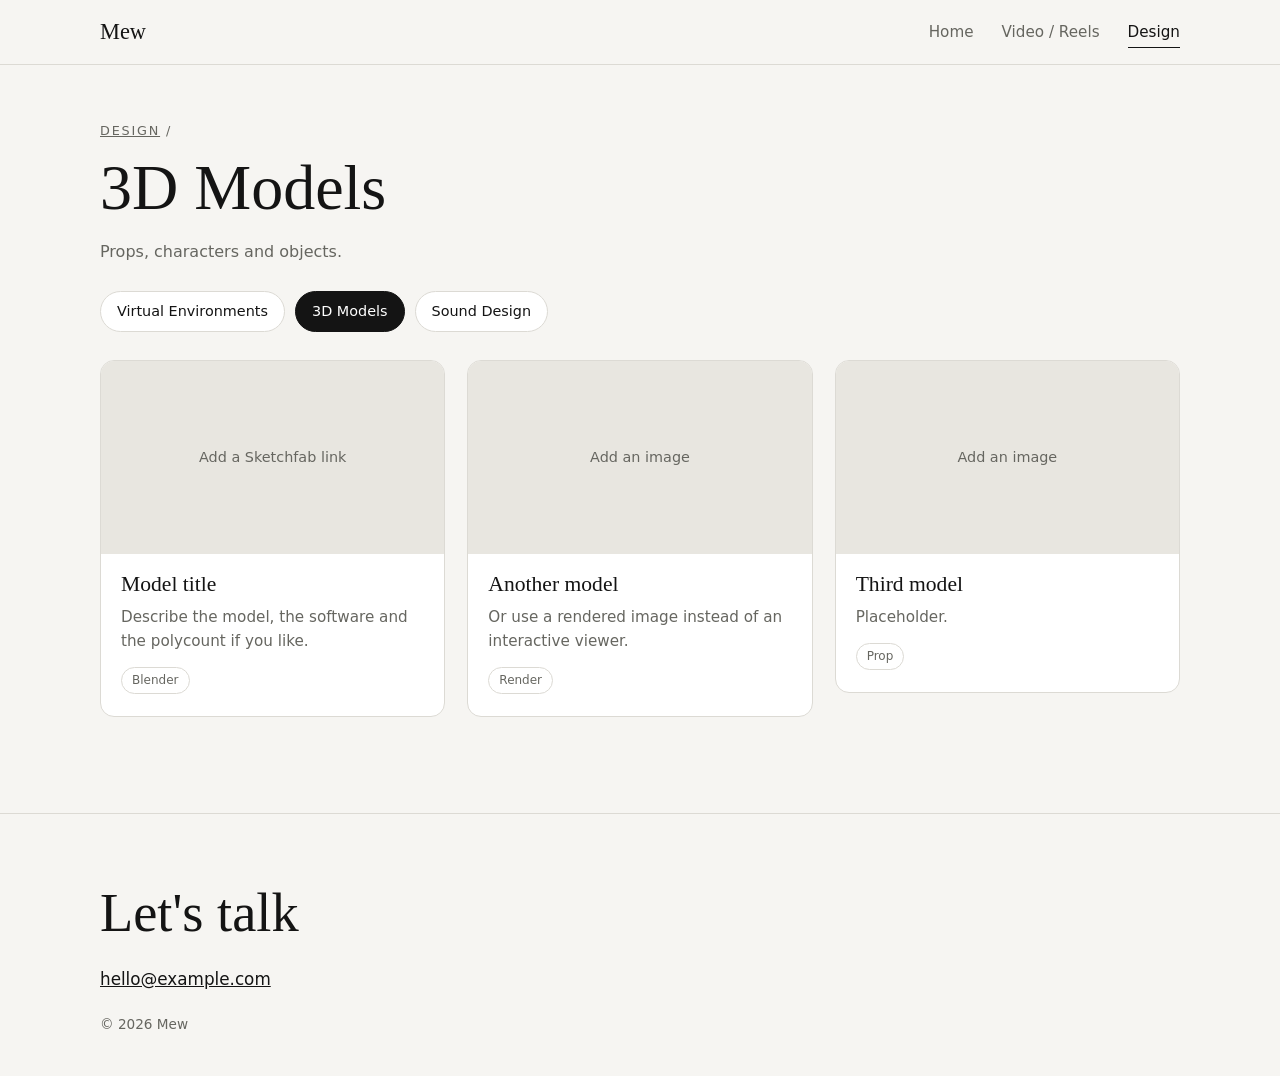
==== 3d-models.html @ be6b1679 "Beginning" ====
<!DOCTYPE html>
<html lang="en">
<head>
  <meta charset="utf-8">
  <meta name="viewport" content="width=device-width, initial-scale=1">
  <title>3D Models</title>
  <link rel="stylesheet" href="css/style.css">
</head>
<body data-page="models" data-title="3D Models">
  <div id="site-header"></div>
  <main>
    <section class="container page-head">
      <p class="eyebrow"><a href="design.html">Design</a> /</p>
      <h1>3D Models</h1>
      <p class="lead">Props, characters and objects.</p>
      <nav class="subnav" data-subnav aria-label="Design areas"></nav>
    </section>
    <section class="container">
      <div class="grid" data-list="models"></div>
    </section>
  </main>
  <div id="site-footer"></div>
  <script src="js/content.js"></script>
  <script src="js/main.js"></script>
</body>
</html>
---- css/style.css ----
/* ==========================================================================
   STYLE FILE
   All colours, fonts and spacing live in the :root block below.
   Change them there and the whole site updates.
   ========================================================================== */
:root {
  /* colours */
  --bg: #f6f5f2;
  --surface: #ffffff;
  --text: #141414;
  --muted: #666660;
  --border: #dcdad4;
  --accent: #141414;
  --accent-text: #ffffff;
  --placeholder: #e8e6e0;

  /* fonts (system fonts for now; swap in your own later) */
  --font-heading: Georgia, "Times New Roman", serif;
  --font-body: system-ui, -apple-system, "Segoe UI", Roboto, Helvetica, Arial, sans-serif;

  /* shape and spacing */
  --radius: 14px;
  --max-width: 1120px;
  --gutter: 20px;
  --section-space: 72px;
  --ease: cubic-bezier(.2, .7, .2, 1);
}

*, *::before, *::after { box-sizing: border-box; }
html { scroll-behavior: smooth; -webkit-text-size-adjust: 100%; }
body {
  margin: 0;
  background: var(--bg);
  color: var(--text);
  font-family: var(--font-body);
  font-size: 1rem;
  line-height: 1.6;
}
img, iframe, audio { max-width: 100%; display: block; }
a { color: inherit; }
h1, h2, h3 { font-family: var(--font-heading); font-weight: 400; line-height: 1.15; margin: 0; }
p { margin: 0; }
ul { list-style: none; margin: 0; padding: 0; }

:focus-visible { outline: 2px solid var(--text); outline-offset: 3px; border-radius: 4px; }

.container { width: 100%; max-width: var(--max-width); margin: 0 auto; padding: 0 var(--gutter); }

/* ---------- header ---------- */
.site-header {
  position: sticky; top: 0; z-index: 10;
  background: color-mix(in srgb, var(--bg) 88%, transparent);
  backdrop-filter: blur(10px);
  border-bottom: 1px solid var(--border);
}
.header-row { display: flex; align-items: center; justify-content: space-between; height: 64px; }
.brand { font-family: var(--font-heading); font-size: 1.4rem; text-decoration: none; }
.main-nav ul { display: flex; gap: 28px; }
.main-nav a {
  text-decoration: none; font-size: .95rem; color: var(--muted);
  padding: 6px 0; border-bottom: 1px solid transparent; transition: color .2s, border-color .2s;
}
.main-nav a:hover, .main-nav a[aria-current="page"] { color: var(--text); border-color: var(--text); }

.nav-toggle { display: none; background: none; border: 0; width: 44px; height: 44px; cursor: pointer; position: relative; }
.nav-toggle span { position: absolute; left: 11px; right: 11px; height: 2px; background: var(--text); transition: transform .25s var(--ease), top .25s var(--ease); }
.nav-toggle span:first-child { top: 17px; }
.nav-toggle span:last-child { top: 25px; }
.nav-toggle[aria-expanded="true"] span:first-child { top: 21px; transform: rotate(45deg); }
.nav-toggle[aria-expanded="true"] span:last-child { top: 21px; transform: rotate(-45deg); }

/* ---------- page basics ---------- */
main { min-height: 70vh; }
.section { padding-block: var(--section-space); }
.eyebrow { font-size: .8rem; letter-spacing: .14em; text-transform: uppercase; color: var(--muted); }

.hero { padding-top: calc(var(--section-space) + 24px); padding-bottom: var(--section-space); }
.hero h1 { font-size: clamp(2.6rem, 8vw, 5.6rem); margin: 14px 0 22px; letter-spacing: -.01em; }
.hero .lead { font-size: clamp(1.05rem, 2.2vw, 1.3rem); max-width: 40rem; color: var(--muted); }

.page-head { padding-top: 56px; padding-bottom: 28px; }
.page-head h1 { font-size: clamp(2.2rem, 6vw, 4rem); margin-top: 10px; }
.page-head .lead { margin-top: 14px; max-width: 38rem; color: var(--muted); }

.subnav ul { display: flex; flex-wrap: wrap; gap: 10px; margin-top: 26px; }
.subnav a {
  display: inline-block; text-decoration: none; font-size: .9rem;
  padding: 8px 16px; border: 1px solid var(--border); border-radius: 999px; background: var(--surface);
  transition: background .2s, color .2s, border-color .2s;
}
.subnav a:hover { border-color: var(--text); }
.subnav a[aria-current="page"] { background: var(--accent); color: var(--accent-text); border-color: var(--accent); }

/* ---------- big link cards ---------- */
.paths { display: grid; grid-template-columns: repeat(auto-fit, minmax(260px, 1fr)); gap: 18px; }
.path-card {
  position: relative; display: flex; flex-direction: column; gap: 10px; min-height: 220px;
  padding: 26px; text-decoration: none; background: var(--surface);
  border: 1px solid var(--border); border-radius: var(--radius);
  transition: transform .35s var(--ease), border-color .25s, box-shadow .35s var(--ease);
}
.path-card:hover { transform: translateY(-4px); border-color: var(--text); box-shadow: 0 14px 30px rgba(0,0,0,.08); }
.path-num { font-size: .8rem; letter-spacing: .14em; color: var(--muted); }
.path-card h2 { font-size: clamp(1.6rem, 3vw, 2.1rem); }
.path-card p { color: var(--muted); max-width: 26rem; }
.path-arrow { margin-top: auto; font-size: 1.5rem; transition: transform .3s var(--ease); }
.path-card:hover .path-arrow { transform: translateX(6px); }

/* ---------- about ---------- */
.about { display: grid; grid-template-columns: minmax(0, 320px) 1fr; gap: 40px; align-items: start; }
.about h2 { font-size: clamp(1.8rem, 4vw, 2.6rem); margin-bottom: 16px; }
.about p { color: var(--muted); max-width: 36rem; }
.photo { aspect-ratio: 4 / 5; border-radius: var(--radius); background: var(--placeholder); overflow: hidden; display: grid; place-items: center; color: var(--muted); font-size: .9rem; }
.photo img { width: 100%; height: 100%; object-fit: cover; }

/* ---------- project cards ---------- */
.grid { display: grid; grid-template-columns: repeat(auto-fill, minmax(min(100%, 340px), 1fr)); gap: 22px; align-items: start; padding-bottom: var(--section-space); }
.card { background: var(--surface); border: 1px solid var(--border); border-radius: var(--radius); overflow: hidden; transition: transform .35s var(--ease), box-shadow .35s var(--ease); }
.card:hover { transform: translateY(-3px); box-shadow: 0 14px 30px rgba(0,0,0,.08); }
.card-body { padding: 18px 20px 22px; }
.card-body h3 { font-size: 1.35rem; }
.card-body p { margin-top: 8px; color: var(--muted); font-size: .95rem; }
.tags { display: flex; flex-wrap: wrap; gap: 6px; margin-top: 14px; }
.tags li { font-size: .75rem; padding: 3px 10px; border: 1px solid var(--border); border-radius: 999px; color: var(--muted); }

.media { width: 100%; background: var(--placeholder); }
.media-video { aspect-ratio: 16 / 9; }
.media-video iframe { width: 100%; height: 100%; border: 0; }
.media-video.vertical { aspect-ratio: 9 / 16; max-height: 560px; margin: 0 auto; }
.media-audio iframe { width: 100%; height: 166px; border: 0; }
.media-audio-file { padding: 22px 20px 4px; background: var(--surface); }
.media-audio-file audio { width: 100%; }
.media-image img { width: 100%; height: auto; }
.media-instagram { background: var(--surface); display: flex; justify-content: center; padding: 10px; }
.media-instagram .instagram-media { max-width: 100% !important; min-width: 0 !important; width: 100% !important; margin: 0 !important; }
.media-placeholder { aspect-ratio: 16 / 9; display: grid; place-items: center; color: var(--muted); font-size: .9rem; }

/* ---------- footer ---------- */
.site-footer { border-top: 1px solid var(--border); padding: 56px 0 40px; margin-top: 24px; }
.footer-grid { display: grid; gap: 22px; }
.footer-title { font-family: var(--font-heading); font-size: clamp(2rem, 6vw, 3.4rem); }
.footer-mail { display: inline-block; margin-top: 8px; font-size: 1.05rem; }
.footer-links { display: flex; flex-wrap: wrap; gap: 8px 22px; }
.footer-links a { color: var(--muted); }
.footer-links a:hover { color: var(--text); }
.footer-note { color: var(--muted); font-size: .85rem; }

/* ---------- scroll animation (only when JS + motion allowed) ---------- */
.anim .reveal { opacity: 0; transform: translateY(18px); transition: opacity .7s var(--ease), transform .7s var(--ease), border-color .25s, box-shadow .35s var(--ease); }
.anim .reveal.in { opacity: 1; transform: none; }
.anim .card.reveal.in:hover, .anim .path-card.reveal.in:hover { transform: translateY(-4px); }

@media (prefers-reduced-motion: reduce) {
  html { scroll-behavior: auto; }
  * { transition: none !important; animation: none !important; }
}

/* ---------- phone ---------- */
@media (max-width: 720px) {
  :root { --section-space: 48px; --gutter: 16px; }
  .nav-toggle { display: block; }
  .main-nav {
    position: absolute; top: 64px; left: 0; right: 0;
    background: var(--bg); border-bottom: 1px solid var(--border);
    max-height: 0; overflow: hidden; visibility: hidden;
    transition: max-height .3s var(--ease), visibility .3s;
  }
  .main-nav.open { max-height: 320px; visibility: visible; }
  .main-nav ul { flex-direction: column; gap: 0; padding: 8px var(--gutter) 16px; }
  .main-nav a { display: block; padding: 14px 0; font-size: 1.05rem; border-bottom: 1px solid var(--border); }
  .about { grid-template-columns: 1fr; gap: 24px; }
  .photo { max-width: 300px; }
  .hero { padding-top: 48px; }
  .path-card { min-height: 180px; }
}
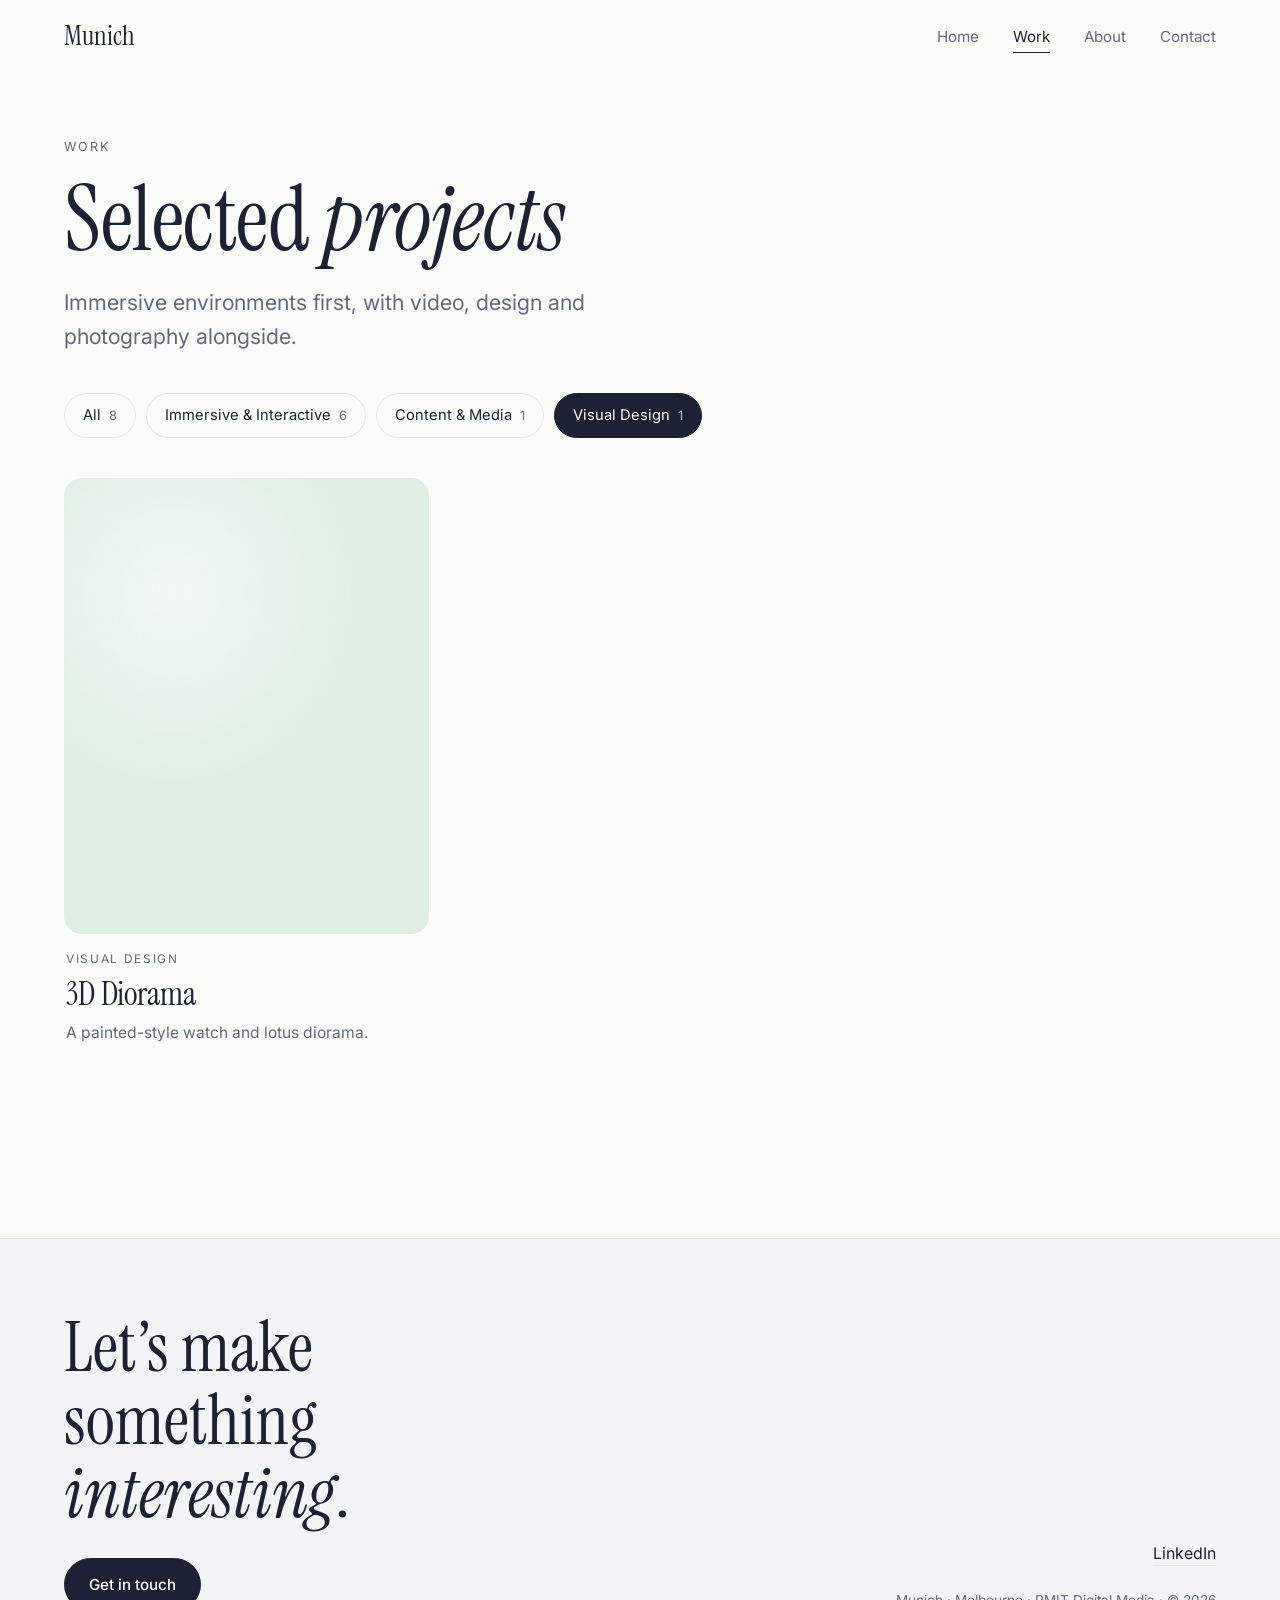
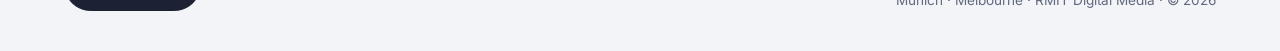
==== commit f2abf6e0: "v2" ====
--- a/3d-models.html
+++ b/3d-models.html
@@ -2,25 +2,11 @@
 <html lang="en">
 <head>
   <meta charset="utf-8">
-  <meta name="viewport" content="width=device-width, initial-scale=1">
-  <title>3D Models</title>
-  <link rel="stylesheet" href="css/style.css">
+  <meta http-equiv="refresh" content="0; url=work.html#visual">
+  <title>Moved</title>
+  <script>location.replace("work.html#visual");</script>
 </head>
-<body data-page="models" data-title="3D Models">
-  <div id="site-header"></div>
-  <main>
-    <section class="container page-head">
-      <p class="eyebrow"><a href="design.html">Design</a> /</p>
-      <h1>3D Models</h1>
-      <p class="lead">Props, characters and objects.</p>
-      <nav class="subnav" data-subnav aria-label="Design areas"></nav>
-    </section>
-    <section class="container">
-      <div class="grid" data-list="models"></div>
-    </section>
-  </main>
-  <div id="site-footer"></div>
-  <script src="js/content.js"></script>
-  <script src="js/main.js"></script>
+<body>
+  <p>This page has moved. <a href="work.html#visual">Continue</a></p>
 </body>
 </html>
